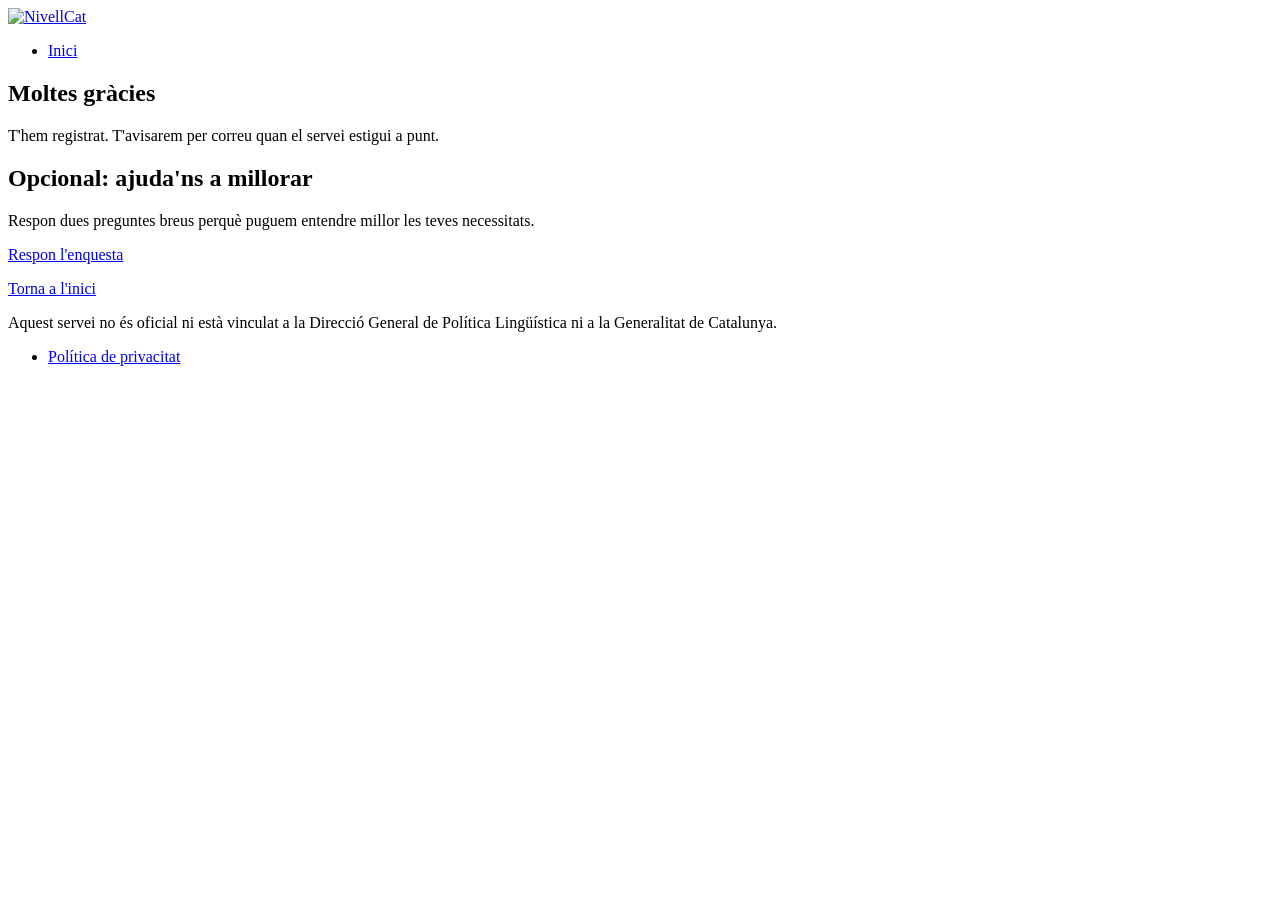
==== gracies.html @ 85fe2d0b "Add files via upload" ====
<!DOCTYPE html>
<html lang="ca">
<head>
    <meta charset="UTF-8">
    <meta name="viewport" content="width=device-width, initial-scale=1.0">
    <meta name="description" content="Moltes gràcies per registrar-te. T'avisarem quan s'obri el servei.">
    <link rel="canonical" href="https://nivellcat.net/gracies.html">
    <title>Moltes gràcies – NivellCat</title>
    <link rel="icon" type="image/png" href="img/favicon.png">
    <link rel="apple-touch-icon" href="img/favicon.png">
    <link rel="stylesheet" href="css/style.css">
</head>
<body>
    <header>
        <nav>
            <a href="index.html" class="logo"><img src="img/logo-horizontal.png" alt="NivellCat" width="577" height="207"></a>
            <ul>
                <li><a href="index.html">Inici</a></li>
            </ul>
        </nav>
    </header>

    <main>
        <section class="section section-centered">
            <h1>Moltes gràcies</h1>
            <p>T'hem registrat. T'avisarem per correu quan el servei estigui a punt.</p>

            <div class="survey-section">
                <h2>Opcional: ajuda'ns a millorar</h2>
                <p>Respon dues preguntes breus perquè puguem entendre millor les teves necessitats.</p>
                <a href="SURVEY_URL" class="btn-secondary">Respon l'enquesta</a>
            </div>

            <p class="back-link"><a href="index.html">Torna a l'inici</a></p>
        </section>
    </main>

    <footer>
        <p>Aquest servei no és oficial ni està vinculat a la Direcció General de Política Lingüística ni a la Generalitat de Catalunya.</p>
        <ul>
            <li><a href="privacitat.html">Política de privacitat</a></li>
        </ul>
    </footer>
</body>
</html>
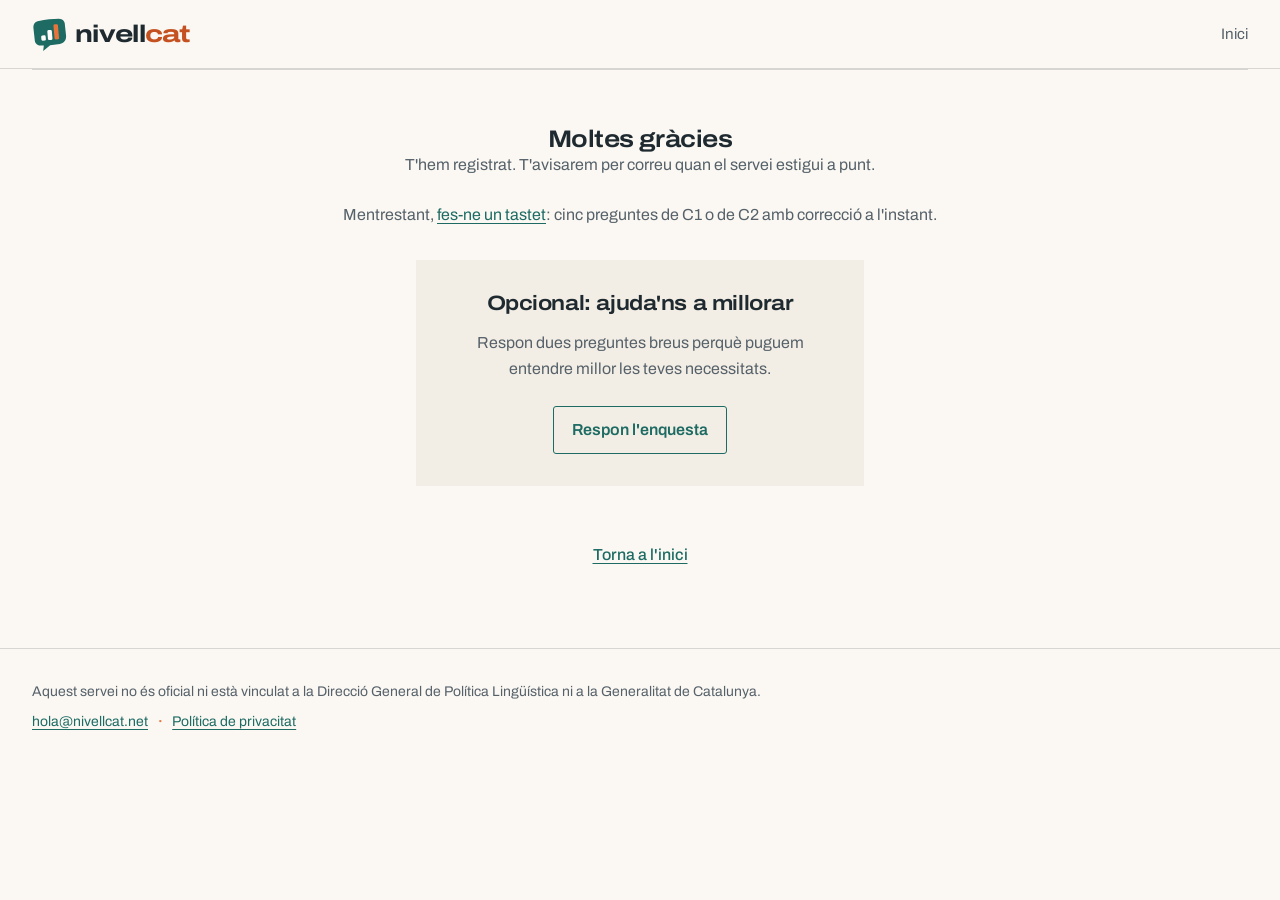
==== commit d18c6369: "Publish the waiting-list site with the tastet, MailerLite signup, and a less generic visual identity" ====
--- a/gracies.html
+++ b/gracies.html
@@ -6,14 +6,13 @@
     <meta name="description" content="Moltes gràcies per registrar-te. T'avisarem quan s'obri el servei.">
     <link rel="canonical" href="https://nivellcat.net/gracies.html">
     <title>Moltes gràcies – NivellCat</title>
-    <link rel="icon" type="image/png" href="img/favicon.png">
-    <link rel="apple-touch-icon" href="img/favicon.png">
+    <link rel="icon" type="image/svg+xml" href="img/favicon.svg">
     <link rel="stylesheet" href="css/style.css">
 </head>
 <body>
     <header>
         <nav>
-            <a href="index.html" class="logo"><img src="img/logo-horizontal.png" alt="NivellCat" width="577" height="207"></a>
+            <a href="index.html" class="logo" aria-label="NivellCat"><img src="img/favicon.svg" alt="" width="36" height="36"><span>nivell<span class="logo-cat">cat</span></span></a>
             <ul>
                 <li><a href="index.html">Inici</a></li>
             </ul>
@@ -24,11 +23,12 @@
         <section class="section section-centered">
             <h1>Moltes gràcies</h1>
             <p>T'hem registrat. T'avisarem per correu quan el servei estigui a punt.</p>
+            <p>Mentrestant, <a href="tastet.html">fes-ne un tastet</a>: cinc preguntes de C1 o de C2 amb correcció a l'instant.</p>
 
             <div class="survey-section">
                 <h2>Opcional: ajuda'ns a millorar</h2>
                 <p>Respon dues preguntes breus perquè puguem entendre millor les teves necessitats.</p>
-                <a href="SURVEY_URL" class="btn-secondary">Respon l'enquesta</a>
+                <a href="https://tally.so/r/VpE6ea" class="btn-secondary">Respon l'enquesta</a>
             </div>
 
             <p class="back-link"><a href="index.html">Torna a l'inici</a></p>
@@ -38,6 +38,7 @@
     <footer>
         <p>Aquest servei no és oficial ni està vinculat a la Direcció General de Política Lingüística ni a la Generalitat de Catalunya.</p>
         <ul>
+            <li><a href="mailto:hola@nivellcat.net">hola@nivellcat.net</a></li>
             <li><a href="privacitat.html">Política de privacitat</a></li>
         </ul>
     </footer>
--- a/css/style.css
+++ b/css/style.css
@@ -0,0 +1,954 @@
+/* NivellCat – Landing Page Styles */
+
+/* Self-hosted fonts (SIL Open Font License), so no third-party requests are made */
+/* Variable font with weight and width axes */
+@font-face {
+    font-family: "Archivo";
+    src: url("../fonts/archivo.woff2") format("woff2");
+    font-weight: 100 900;
+    font-stretch: 62% 125%;
+    font-style: normal;
+    font-display: swap;
+}
+
+@font-face {
+    font-family: "Caveat";
+    src: url("../fonts/caveat.woff2") format("woff2");
+    font-weight: 400 700;
+    font-style: normal;
+    font-display: swap;
+}
+
+:root {
+    --font-sans: "Archivo", -apple-system, BlinkMacSystemFont, "Segoe UI", Helvetica, Arial, sans-serif;
+    --font-display: "Archivo", "Arial Narrow", sans-serif;
+    --page-width: 76rem;
+    --font-hand: "Caveat", "Segoe Print", "Bradley Hand", cursive;
+
+    --paper: #fbf8f3;
+    --surface: #fffefb;
+    --text-primary: #1f2a30;
+    --text-secondary: #56616a;
+    --border-color: #e6dfd3;
+    /* Thin ink rules between sections */
+    --rule: rgba(31, 42, 48, 0.16);
+    --bg-warm: #f3eee5;
+    /* Brand (teal): links, secondary buttons, form controls, focus */
+    --accent: #1d6b63;
+    --accent-hover: #155650;
+    --on-accent: #fff;
+    --brand-tint: #e8f1ee;
+    /* Call to action (orange): one main action per screen; dark enough for white text */
+    --cta: #c4511f;
+    --cta-hover: #a3401a;
+    --on-cta: #fff;
+    /* Decorative orange, never behind text */
+    --highlight: #e8743b;
+    /* Red pen used only in the correction illustrations */
+    --pen: #c8372d;
+    --ok: #2f7d3e;
+
+    --spacing-xs: 0.5rem;
+    --spacing-sm: 1rem;
+    --spacing-md: 1.5rem;
+    --spacing-lg: 2rem;
+    --spacing-xl: 3.5rem;
+}
+
+@media (prefers-color-scheme: dark) {
+    :root {
+        --paper: #161412;
+        --surface: #1f1c19;
+        --text-primary: #efe9df;
+        --text-secondary: #b3aa9d;
+        --border-color: #34302b;
+        --rule: rgba(239, 233, 223, 0.16);
+        --bg-warm: #1d1a17;
+        --accent: #5fc4b5;
+        --accent-hover: #84d6ca;
+        --on-accent: #10100e;
+        --brand-tint: #17302c;
+        --cta: #f08a55;
+        --cta-hover: #f5a77c;
+        --on-cta: #1a0f08;
+        --highlight: #f08a55;
+        --pen: #ff7b6b;
+        --ok: #6fcf7f;
+    }
+}
+
+* {
+    margin: 0;
+    padding: 0;
+    box-sizing: border-box;
+}
+
+html {
+    scroll-behavior: smooth;
+    /* --header-height is set from JS; 5rem is the fallback for desktop */
+    scroll-padding-top: calc(var(--header-height, 5rem) + var(--spacing-sm));
+}
+
+body {
+    font-family: var(--font-sans);
+    color: var(--text-primary);
+    background-color: var(--paper);
+    line-height: 1.6;
+}
+
+h1,
+h2,
+h3 {
+    font-family: var(--font-display);
+    font-weight: 650;
+    font-stretch: 115%;
+    letter-spacing: -0.02em;
+    line-height: 1.1;
+}
+
+a {
+    color: var(--accent);
+    text-decoration-thickness: 1px;
+    text-underline-offset: 0.2em;
+}
+
+a:hover {
+    color: var(--accent-hover);
+    text-decoration-thickness: 2px;
+}
+
+/* Header & Navigation */
+header {
+    border-bottom: 1px solid var(--rule);
+    padding: var(--spacing-sm);
+    position: sticky;
+    top: 0;
+    background-color: var(--paper);
+    z-index: 100;
+}
+
+nav {
+    max-width: var(--page-width);
+    margin: 0 auto;
+    display: flex;
+    justify-content: space-between;
+    align-items: center;
+    gap: var(--spacing-md);
+}
+
+/* Bubble icon + wordmark set in the page font */
+.logo {
+    display: flex;
+    align-items: center;
+    gap: 0.45rem;
+    color: var(--text-primary);
+    font-family: var(--font-display);
+    font-size: 1.5rem;
+    font-weight: 750;
+    font-stretch: 125%;
+    letter-spacing: -0.03em;
+    line-height: 1;
+    text-decoration: none;
+}
+
+.logo:hover {
+    color: var(--text-primary);
+}
+
+.logo img {
+    width: 2.25rem;
+    height: 2.25rem;
+}
+
+.logo-cat {
+    color: var(--cta);
+}
+
+nav ul {
+    list-style: none;
+    display: flex;
+    align-items: center;
+    flex-wrap: wrap;
+}
+
+/* Catalan punt volat as the separator between menu items */
+nav li + li::before {
+    content: "·";
+    margin: 0 0.6rem;
+    color: var(--highlight);
+    font-weight: 700;
+}
+
+nav a {
+    color: var(--text-secondary);
+    text-decoration: none;
+    font-size: 0.95rem;
+}
+
+nav a:hover {
+    color: var(--accent);
+}
+
+nav a:focus-visible {
+    outline: 2px solid var(--accent);
+    outline-offset: 2px;
+    border-radius: 2px;
+}
+
+nav a.nav-cta {
+    color: var(--cta);
+    font-weight: 600;
+}
+
+nav a.nav-cta:hover {
+    color: var(--cta-hover);
+}
+
+@media (max-width: 640px) {
+    nav {
+        flex-direction: column;
+        align-items: flex-start;
+        gap: var(--spacing-sm);
+    }
+}
+
+/* Main Content */
+main {
+    max-width: var(--page-width);
+    margin: 0 auto;
+}
+
+/* Hero Section */
+/* Full-width one-line headline, with intro and correction note side by side below */
+.hero {
+    padding: var(--spacing-xl) var(--spacing-sm);
+    display: grid;
+    grid-template-columns: minmax(0, 1fr) minmax(0, 1fr);
+    gap: var(--spacing-lg) var(--spacing-xl);
+    align-items: start;
+}
+
+.hero h1 {
+    grid-column: 1 / -1;
+    padding-bottom: var(--spacing-lg);
+    border-bottom: 1px solid var(--rule);
+    /* The headline is about 22.5em wide, so it fills the column without wrapping */
+    font-size: min(calc((100vw - 4rem) / 23.5), 3.1rem);
+    font-weight: 750;
+    font-stretch: 112%;
+    letter-spacing: -0.03em;
+    white-space: nowrap;
+}
+
+.subtitle {
+    font-size: 1.15rem;
+    color: var(--text-secondary);
+    margin-bottom: var(--spacing-lg);
+    max-width: 32rem;
+}
+
+.hero-actions {
+    display: flex;
+    flex-wrap: wrap;
+    align-items: center;
+    gap: var(--spacing-sm) var(--spacing-md);
+}
+
+.hero-actions a:not(.btn-primary) {
+    font-weight: 500;
+}
+
+/* Correction note (red-pen illustration) */
+.correction-note {
+    padding: var(--spacing-sm) 0 var(--spacing-sm) var(--spacing-md);
+    border-left: 2px solid var(--pen);
+    font-family: var(--font-display);
+    font-size: 1.15rem;
+}
+
+.correction-note p {
+    line-height: 1.5;
+    padding-top: 1.1em;
+    margin-bottom: var(--spacing-sm);
+}
+
+.correction-note .fix {
+    position: relative;
+    white-space: nowrap;
+}
+
+.correction-note del {
+    text-decoration: line-through;
+    text-decoration-color: var(--pen);
+    text-decoration-thickness: 2px;
+    color: var(--text-secondary);
+}
+
+.correction-note ins {
+    position: absolute;
+    left: 0.1em;
+    top: -1.15em;
+    font-family: var(--font-hand);
+    font-size: 1.3em;
+    font-weight: 600;
+    color: var(--pen);
+    text-decoration: none;
+    white-space: nowrap;
+    transform: rotate(-3deg);
+    line-height: 1;
+}
+
+.correction-note figcaption {
+    font-family: var(--font-hand);
+    font-size: 1.45rem;
+    color: var(--pen);
+    line-height: 1.2;
+}
+
+/* Form Styles */
+.signup-form {
+    max-width: 30rem;
+    margin: 0 auto;
+    display: flex;
+    flex-direction: column;
+    align-items: flex-start;
+    gap: var(--spacing-md);
+}
+
+/* A line to write on, like a paper form */
+.signup-form input[type="email"] {
+    width: 100%;
+    padding: 0.4rem 0;
+    border: none;
+    border-bottom: 1.5px solid var(--text-primary);
+    border-radius: 0;
+    font-family: inherit;
+    font-size: 1.1rem;
+    color: var(--text-primary);
+    background-color: transparent;
+    transition: border-color 0.2s;
+}
+
+.signup-form input[type="email"]::placeholder {
+    font-family: var(--font-hand);
+    font-size: 1.35rem;
+    color: var(--text-secondary);
+    opacity: 0.8;
+}
+
+.signup-form input[type="email"]:focus {
+    outline: none;
+    border-bottom-color: var(--accent);
+    border-bottom-width: 2px;
+}
+
+/* Radio Group */
+.radio-group {
+    border: none;
+    padding: 0;
+    margin: 0;
+    display: flex;
+    flex-wrap: wrap;
+    gap: var(--spacing-xs) var(--spacing-lg);
+}
+
+.radio-group legend {
+    width: 100%;
+    padding: 0;
+    margin-bottom: var(--spacing-xs);
+    font-family: var(--font-display);
+    font-weight: 600;
+    font-size: 1.15rem;
+}
+
+.radio-group label {
+    display: flex;
+    align-items: center;
+    gap: var(--spacing-xs);
+    cursor: pointer;
+    font-size: 1.1rem;
+}
+
+.radio-group input[type="radio"] {
+    width: 1.15rem;
+    height: 1.15rem;
+    margin: 0;
+    cursor: pointer;
+    accent-color: var(--accent);
+}
+
+.radio-group input[type="radio"]:focus-visible {
+    outline: 2px solid var(--accent);
+    outline-offset: 2px;
+}
+
+/* Consent Checkbox */
+.consent-label {
+    display: flex;
+    align-items: flex-start;
+    gap: var(--spacing-xs);
+    cursor: pointer;
+    font-size: 0.875rem;
+    line-height: 1.5;
+    color: var(--text-secondary);
+}
+
+.consent-label input[type="checkbox"] {
+    cursor: pointer;
+    margin-top: 0.2rem;
+    flex-shrink: 0;
+    accent-color: var(--accent);
+}
+
+.consent-label input[type="checkbox"]:focus-visible {
+    outline: 2px solid var(--accent);
+    outline-offset: 2px;
+}
+
+/* Buttons */
+.btn-primary,
+.btn-secondary {
+    display: inline-block;
+    padding: 0.65rem 1.15rem;
+    border: none;
+    border-radius: 3px;
+    font-family: inherit;
+    font-size: 1rem;
+    font-weight: 600;
+    text-align: center;
+    text-decoration: none;
+    cursor: pointer;
+    transition: background-color 0.2s, color 0.2s;
+}
+
+.btn-primary {
+    background-color: var(--cta);
+    color: var(--on-cta);
+}
+
+.btn-primary:hover {
+    background-color: var(--cta-hover);
+    color: var(--on-cta);
+}
+
+.btn-primary:focus-visible {
+    outline: 2px solid var(--cta);
+    outline-offset: 3px;
+}
+
+.btn-primary:disabled {
+    opacity: 0.6;
+    cursor: wait;
+}
+
+.btn-secondary {
+    background-color: transparent;
+    color: var(--accent);
+    border: 1.5px solid var(--accent);
+}
+
+.btn-secondary:hover {
+    background-color: var(--brand-tint);
+}
+
+.btn-secondary:focus-visible {
+    outline: 2px solid var(--accent);
+    outline-offset: 3px;
+}
+
+/* Sections */
+.section {
+    padding: var(--spacing-xl) var(--spacing-sm);
+    border-top: 1px solid var(--rule);
+}
+
+.section h2 {
+    font-size: clamp(1.6rem, 3.5vw, 2rem);
+    margin-bottom: var(--spacing-md);
+}
+
+.section p {
+    color: var(--text-secondary);
+    margin-bottom: var(--spacing-md);
+}
+
+.section > p {
+    max-width: 42rem;
+}
+
+.section-centered {
+    text-align: center;
+}
+
+.section-centered > p {
+    margin-left: auto;
+    margin-right: auto;
+}
+
+/* Editorial layout: heading in the left column, content on the right */
+.section-split {
+    display: grid;
+    grid-template-columns: minmax(0, 1fr) minmax(0, 1fr);
+    gap: var(--spacing-sm) var(--spacing-xl);
+    align-items: baseline;
+}
+
+.section-split > h2 {
+    margin-bottom: 0;
+}
+
+.section-split > :last-child {
+    margin: 0;
+}
+
+.section-split .signup-form {
+    margin: 0;
+}
+
+.section-closing {
+    text-align: center;
+}
+
+/* Features List */
+.features {
+    list-style: none;
+    display: grid;
+    grid-template-columns: repeat(auto-fit, minmax(16rem, 1fr));
+    gap: var(--spacing-lg) var(--spacing-xl);
+}
+
+.features li {
+    color: var(--text-secondary);
+}
+
+.features li strong {
+    display: block;
+    margin-bottom: 0.2rem;
+    font-family: var(--font-display);
+    font-size: 1.1rem;
+    font-weight: 600;
+    color: var(--text-primary);
+}
+
+/* Steps */
+.steps {
+    list-style: none;
+    counter-reset: step;
+    display: grid;
+    gap: var(--spacing-md);
+}
+
+.steps li {
+    counter-increment: step;
+    display: grid;
+    grid-template-columns: 2.5rem minmax(0, 1fr);
+    column-gap: var(--spacing-sm);
+}
+
+.steps li::before {
+    content: counter(step);
+    grid-row: span 2;
+    font-family: var(--font-display);
+    font-style: italic;
+    font-weight: 500;
+    font-size: 2.25rem;
+    line-height: 1;
+    color: var(--highlight);
+}
+
+.steps h3 {
+    font-size: 1.15rem;
+    margin-bottom: 0.2rem;
+}
+
+.steps p {
+    margin-bottom: 0;
+}
+
+/* FAQ, with the dialogue dash used in Catalan */
+dl {
+    max-width: 42rem;
+}
+
+dt {
+    font-family: var(--font-display);
+    font-weight: 600;
+    font-size: 1.1rem;
+    margin-top: var(--spacing-md);
+    margin-bottom: 0.25rem;
+}
+
+dt:first-child {
+    margin-top: 0;
+}
+
+dt::before,
+dd::before {
+    content: "—";
+    margin-right: 0.15em;
+}
+
+dd {
+    color: var(--text-secondary);
+    margin-left: 0;
+}
+
+/* Survey Section */
+.survey-section {
+    padding: var(--spacing-lg);
+    margin: var(--spacing-lg) auto;
+    max-width: 28rem;
+    background-color: var(--bg-warm);
+}
+
+.survey-section h2 {
+    margin-bottom: var(--spacing-sm);
+    font-size: 1.3rem;
+}
+
+/* Back Link */
+.back-link {
+    margin-top: var(--spacing-xl);
+}
+
+.back-link a {
+    font-weight: 500;
+}
+
+/* Tastet section on the home page */
+.section-tastet {
+    display: grid;
+    grid-template-columns: minmax(0, 1fr) minmax(0, 1fr);
+    gap: var(--spacing-sm) var(--spacing-xl);
+    align-items: center;
+}
+
+.section-tastet > h2 {
+    margin-bottom: 0;
+    align-self: end;
+}
+
+.section-tastet > p {
+    margin-bottom: 0;
+    align-self: start;
+}
+
+.tastet-cards {
+    grid-column: 2;
+    grid-row: 1 / span 2;
+    display: grid;
+    grid-template-columns: repeat(2, minmax(0, 1fr));
+    gap: var(--spacing-md);
+}
+
+.tastet-card {
+    display: flex;
+    flex-direction: column;
+    gap: 0.35rem;
+    padding: var(--spacing-md);
+    border: 1px solid var(--rule);
+    border-radius: 3px;
+    background-color: var(--surface);
+    color: var(--text-secondary);
+    text-decoration: none;
+    transition: border-color 0.2s;
+}
+
+.tastet-card:hover {
+    color: var(--text-secondary);
+    border-color: var(--accent);
+}
+
+.tastet-card:focus-visible {
+    outline: 2px solid var(--accent);
+    outline-offset: 3px;
+}
+
+.tastet-card-level {
+    font-family: var(--font-display);
+    font-size: 2.6rem;
+    font-weight: 600;
+    line-height: 1.1;
+    color: var(--accent);
+}
+
+.tastet-card-go {
+    margin-top: auto;
+    padding-top: var(--spacing-xs);
+    font-weight: 600;
+    color: var(--cta);
+}
+
+.tastet-card-go::after {
+    content: " →";
+}
+
+/* Tastet page */
+.tastet {
+    border-top: none;
+}
+
+.tastet h1,
+.tastet .tastet-intro {
+    max-width: 40rem;
+    margin-left: auto;
+    margin-right: auto;
+}
+
+.tastet h1 {
+    font-size: clamp(1.9rem, 4.5vw, 2.6rem);
+    margin-bottom: var(--spacing-sm);
+}
+
+.level-tabs {
+    max-width: 40rem;
+    margin: 0 auto var(--spacing-lg);
+    display: flex;
+    gap: var(--spacing-md);
+    border-bottom: 1px solid var(--rule);
+}
+
+.level-tabs a {
+    padding: 0 0.15rem 0.35rem;
+    margin-bottom: -1px;
+    border-bottom: 2px solid transparent;
+    color: var(--text-secondary);
+    font-family: var(--font-display);
+    font-weight: 600;
+    font-size: 1.25rem;
+    text-decoration: none;
+}
+
+.level-tabs a:hover {
+    color: var(--accent);
+}
+
+.level-tabs a[aria-current="page"] {
+    color: var(--accent);
+    border-bottom-color: var(--accent);
+}
+
+.quiz {
+    max-width: 40rem;
+    margin: 0 auto;
+}
+
+.quiz-progress {
+    font-size: 0.9rem;
+}
+
+.section .quiz-question {
+    font-family: var(--font-display);
+    font-size: 1.3rem;
+    color: var(--text-primary);
+    white-space: pre-line;
+}
+
+.quiz-options {
+    list-style: none;
+    display: grid;
+    gap: var(--spacing-xs);
+}
+
+.quiz-option {
+    width: 100%;
+    padding: 0.75rem var(--spacing-sm);
+    border: 1px solid var(--border-color);
+    border-radius: 3px;
+    background-color: var(--surface);
+    color: var(--text-primary);
+    font: inherit;
+    text-align: left;
+    cursor: pointer;
+    transition: border-color 0.2s;
+}
+
+.quiz-option:hover:not(:disabled),
+.quiz-option:focus-visible {
+    border-color: var(--accent);
+    outline: none;
+}
+
+.quiz-option:disabled {
+    cursor: default;
+}
+
+.quiz-option.is-correct {
+    border-color: var(--ok);
+    background-color: #eef7ee;
+}
+
+.quiz-option.is-wrong {
+    border-color: var(--pen);
+    background-color: #fbefec;
+    text-decoration: line-through;
+    text-decoration-color: var(--pen);
+}
+
+@media (prefers-color-scheme: dark) {
+    .quiz-option.is-correct {
+        background-color: #15281a;
+    }
+
+    .quiz-option.is-wrong {
+        background-color: #2c1714;
+    }
+}
+
+.quiz-feedback {
+    margin-top: var(--spacing-md);
+    padding: var(--spacing-sm) 0 var(--spacing-sm) var(--spacing-md);
+    border-left: 2px solid var(--pen);
+}
+
+.section .quiz-verdict {
+    font-family: var(--font-hand);
+    font-size: 1.5rem;
+    font-weight: 600;
+    line-height: 1.2;
+    color: var(--pen);
+    margin-bottom: var(--spacing-xs);
+}
+
+.quiz-feedback.is-right {
+    border-left-color: var(--ok);
+}
+
+.section .quiz-feedback.is-right .quiz-verdict {
+    color: var(--ok);
+}
+
+.quiz-result {
+    text-align: center;
+}
+
+.section .quiz-score {
+    font-family: var(--font-display);
+    font-size: 3.2rem;
+    font-weight: 600;
+    color: var(--cta);
+    margin-bottom: var(--spacing-xs);
+}
+
+.quiz-actions {
+    display: flex;
+    flex-wrap: wrap;
+    justify-content: center;
+    align-items: center;
+    gap: var(--spacing-sm);
+}
+
+/* Footer */
+footer {
+    border-top: 1px solid var(--rule);
+    padding: var(--spacing-lg) var(--spacing-sm);
+    color: var(--text-secondary);
+    font-size: 0.875rem;
+}
+
+footer p,
+footer ul {
+    max-width: var(--page-width);
+    margin-left: auto;
+    margin-right: auto;
+}
+
+footer p {
+    margin-bottom: var(--spacing-xs);
+}
+
+footer ul {
+    list-style: none;
+    display: flex;
+    flex-wrap: wrap;
+}
+
+footer li + li::before {
+    content: "·";
+    margin: 0 0.6rem;
+    color: var(--highlight);
+    font-weight: 700;
+}
+
+/* Responsive */
+@media (max-width: 900px) {
+    .hero h1 {
+        white-space: normal;
+        font-size: clamp(2rem, 6.5vw, 2.8rem);
+    }
+}
+
+@media (max-width: 768px) {
+    :root {
+        --spacing-xl: 2.5rem;
+    }
+
+    .hero {
+        grid-template-columns: 1fr;
+        gap: var(--spacing-lg);
+    }
+
+    .subtitle {
+        font-size: 1.05rem;
+    }
+
+    .section-split,
+    .section-tastet {
+        grid-template-columns: 1fr;
+    }
+
+    .section-split > h2 {
+        margin-bottom: var(--spacing-xs);
+    }
+
+    .tastet-cards {
+        grid-column: auto;
+        grid-row: auto;
+        margin-top: var(--spacing-sm);
+    }
+}
+
+@media (max-width: 480px) {
+    :root {
+        --spacing-xl: 2rem;
+    }
+
+    .logo {
+        font-size: 1.4rem;
+    }
+
+    .logo img {
+        width: 2rem;
+        height: 2rem;
+    }
+
+    nav a {
+        font-size: 0.9rem;
+    }
+
+    .tastet-cards {
+        grid-template-columns: 1fr;
+    }
+}
+
+@media (prefers-reduced-motion: reduce) {
+    html {
+        scroll-behavior: auto;
+    }
+}
+
+/* Print Styles */
+@media print {
+    header {
+        position: static;
+    }
+
+    body {
+        background-color: #fff;
+        color: #000;
+    }
+
+    a {
+        color: inherit;
+    }
+}
